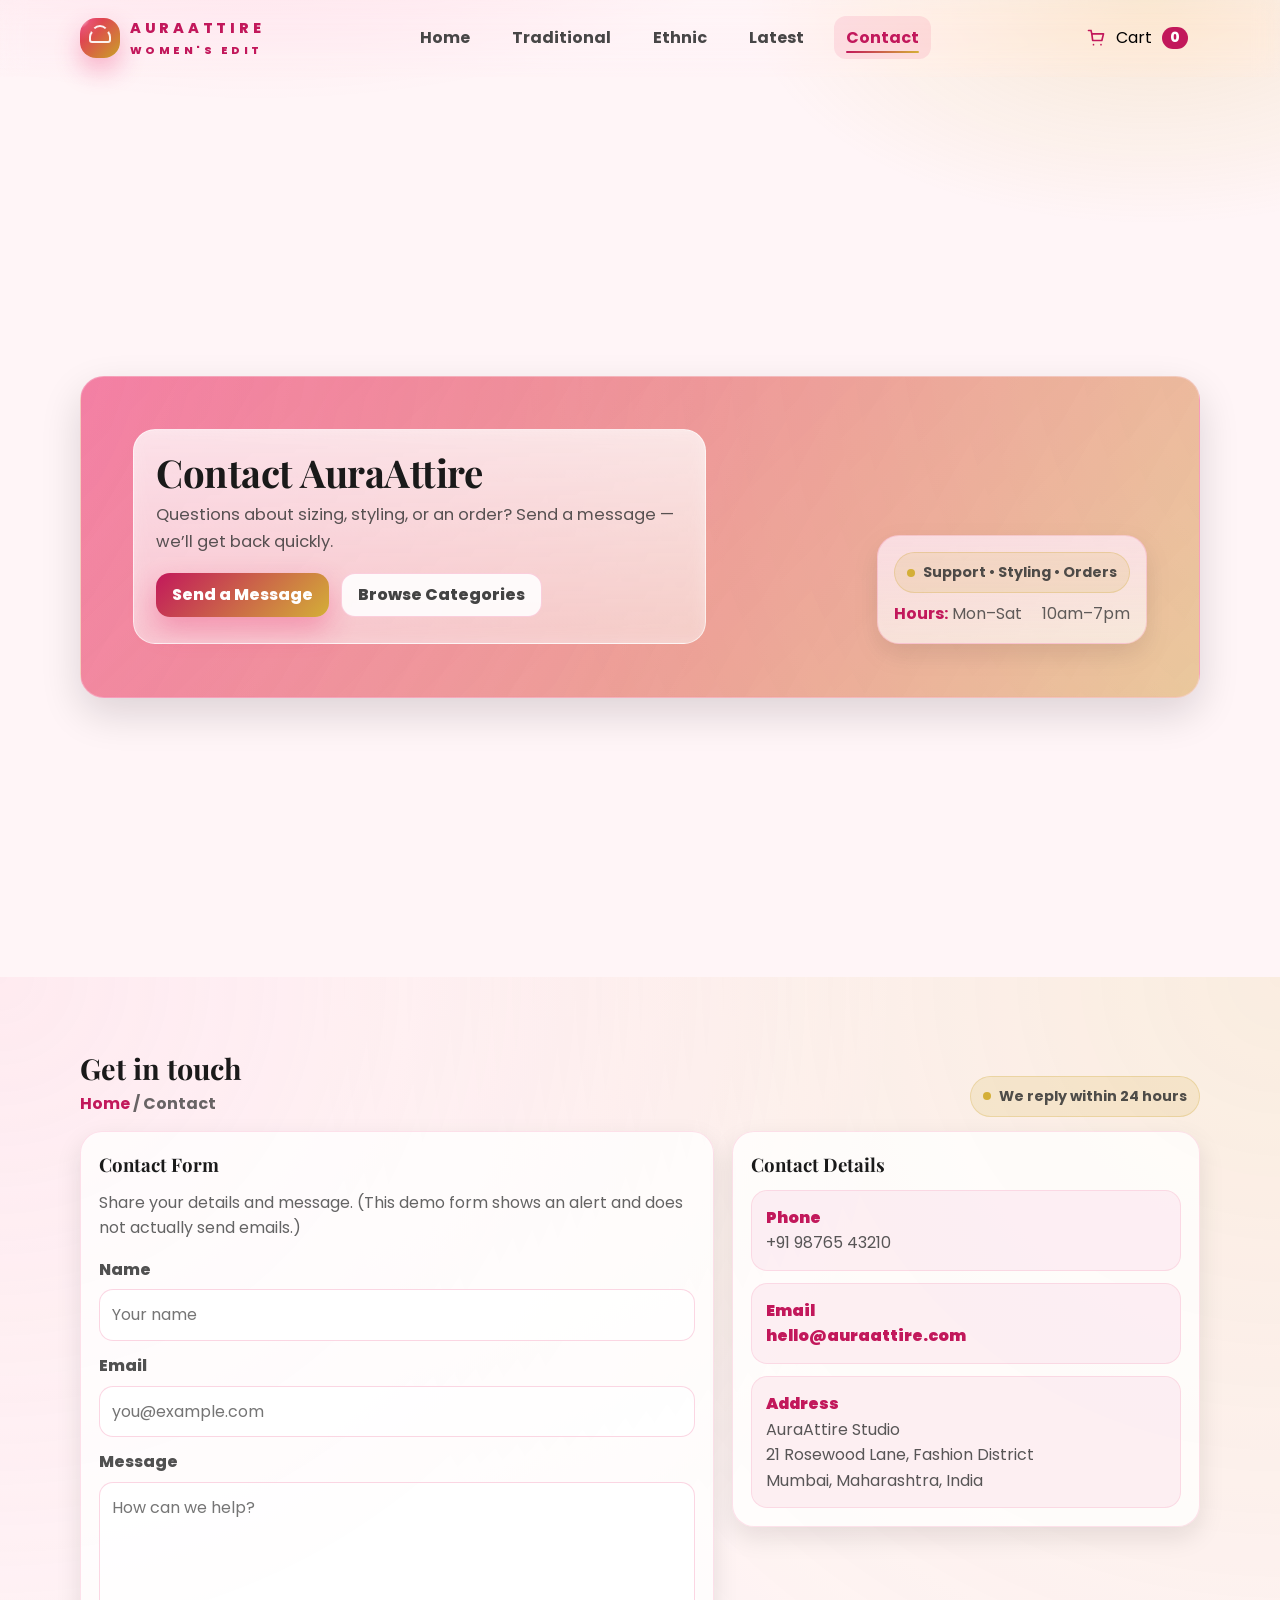
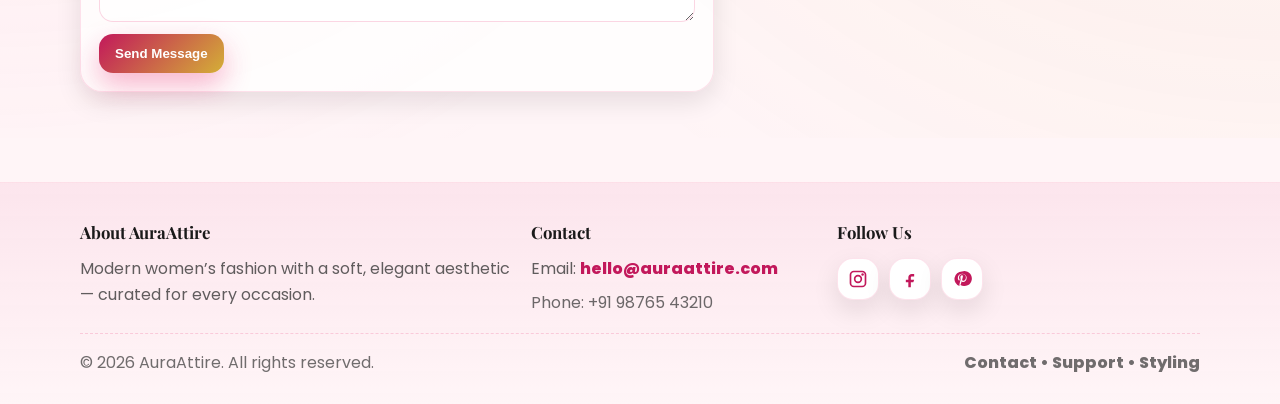
==== contact.html @ 2ecc5da8 "Initial commit" ====
<!doctype html>
<html lang="en">
  <head>
    <meta charset="UTF-8" />
    <meta name="viewport" content="width=device-width, initial-scale=1.0" />
    <title>AuraAttire | Contact</title>
    <link rel="preconnect" href="https://fonts.googleapis.com" />
    <link rel="preconnect" href="https://fonts.gstatic.com" crossorigin />
    <link
      href="https://fonts.googleapis.com/css2?family=Playfair+Display:wght@500;600;700;800&family=Poppins:wght@300;400;500;600;700;800&display=swap"
      rel="stylesheet"
    />
    <link rel="stylesheet" href="css/style.css" />
    <script defer src="js/script.js"></script>
  </head>
  <body>
    <a class="skip-link" href="#main">Skip to content</a>

    <header class="site-header">
      <div class="container nav" role="navigation" aria-label="Primary">
        <a class="logo" href="index.html" aria-label="AuraAttire home">
          <span class="logo-badge" aria-hidden="true"></span>
          <span class="logo-text-main">
            <span class="logo-wordmark">AuraAttire</span>
            <span class="logo-tagline">WOMEN'S EDIT</span>
          </span>
        </a>

        <button class="nav-toggle" type="button" aria-label="Open menu" aria-expanded="false">
          <span class="burger" aria-hidden="true">
            <span></span><span></span><span></span>
          </span>
        </button>

        <ul class="nav-links">
          <li><a href="index.html">Home</a></li>
          <li><a href="traditional.html">Traditional</a></li>
          <li><a href="ethnic.html">Ethnic</a></li>
          <li><a href="latest.html">Latest</a></li>
          <li><a class="active" href="contact.html">Contact</a></li>
        </ul>

        <div class="nav-right">
          <button class="cart cart-trigger" type="button" aria-label="Open cart">
            <svg class="cart-icon" viewBox="0 0 24 24" fill="none" aria-hidden="true">
              <path d="M7 7h14l-2 8H8L7 7Z" stroke="currentColor" stroke-width="2" stroke-linejoin="round" />
              <path d="M7 7 6 3H3" stroke="currentColor" stroke-width="2" stroke-linecap="round" />
              <path d="M9 21a1 1 0 1 0 0-2 1 1 0 0 0 0 2Z" fill="currentColor" />
              <path d="M18 21a1 1 0 1 0 0-2 1 1 0 0 0 0 2Z" fill="currentColor" />
            </svg>
            <span>Cart</span>
            <span id="cart-count" class="cart-count" aria-label="Items in cart">0</span>
          </button>
        </div>
      </div>
    </header>

    <main id="main">
      <div class="cart-overlay" aria-hidden="true">
        <aside class="cart-panel" aria-label="Shopping cart" aria-hidden="true">
          <header>
            <div>
              <h2>Your Cart</h2>
              <p class="cart-tagline">Review your AuraAttire favourites.</p>
            </div>
            <button class="cart-close" type="button" data-close-cart aria-label="Close cart">×</button>
          </header>
          <div class="cart-body">
            <p class="cart-empty">Your cart is empty. Add a few dresses you love.</p>
            <ul class="cart-items"></ul>
          </div>
          <div class="cart-summary">
            <div class="cart-summary-row">
              <span>Total</span>
              <strong class="cart-subtotal-amount">₹0</strong>
            </div>
            <div class="cart-actions">
              <button class="btn btn-outline" type="button" data-clear-cart>Clear</button>
              <button class="btn btn-primary" type="button" data-checkout>Proceed to Checkout</button>
            </div>
          </div>
        </aside>
      </div>
      <section class="hero">
        <div
          class="container hero-surface"
          style="
            --hero-image: url('https://images.unsplash.com/photo-1520975940101-3d0e38f8a1a2?auto=format&fit=crop&w=1600&q=80');
          "
        >
          <div class="hero-inner" style="min-height: 280px">
            <div class="hero-copy">
              <h1>Contact AuraAttire</h1>
              <p>Questions about sizing, styling, or an order? Send a message — we’ll get back quickly.</p>
              <div class="hero-cta">
                <a class="btn btn-primary btn-wide" href="#contact">Send a Message</a>
                <a class="btn btn-outline btn-wide" href="index.html#categories">Browse Categories</a>
              </div>
            </div>
            <div class="hero-aside" aria-hidden="true">
              <div class="hero-chip">
                <div class="badge"><span class="dot"></span> Support • Styling • Orders</div>
                <div class="line"><span><strong>Hours:</strong> Mon–Sat</span><span>10am–7pm</span></div>
              </div>
            </div>
          </div>
        </div>
      </section>

      <section class="section" id="contact">
        <div class="container">
          <div class="page-title">
            <div>
              <h1>Get in touch</h1>
              <div class="crumb"><a href="index.html">Home</a> / Contact</div>
            </div>
            <span class="badge"><span class="dot"></span> We reply within 24 hours</span>
          </div>

          <div class="contact-wrap" style="margin-top: 14px">
            <div class="panel">
              <h3 style="margin: 0 0 10px">Contact Form</h3>
              <p style="margin: 0 0 16px; color: rgba(51, 51, 51, 0.76)">
                Share your details and message. (This demo form shows an alert and does not actually send emails.)
              </p>

              <form data-contact-form>
                <div class="field">
                  <label for="name">Name</label>
                  <input id="name" name="name" type="text" placeholder="Your name" autocomplete="name" required />
                </div>
                <div class="field">
                  <label for="email">Email</label>
                  <input id="email" name="email" type="email" placeholder="you@example.com" autocomplete="email" required />
                </div>
                <div class="field">
                  <label for="message">Message</label>
                  <textarea id="message" name="message" placeholder="How can we help?" required></textarea>
                </div>
                <button class="btn btn-primary btn-wide" type="submit">Send Message</button>
              </form>
            </div>

            <aside class="panel" aria-label="Contact information">
              <h3 style="margin: 0 0 10px">Contact Details</h3>
              <div class="info-list">
                <div class="info-item">
                  <div class="k">Phone</div>
                  <div class="v">+91 98765 43210</div>
                </div>
                <div class="info-item">
                  <div class="k">Email</div>
                  <div class="v">
                    <a href="mailto:hello@auraattire.com" style="color: var(--primary); font-weight: 850">hello@auraattire.com</a>
                  </div>
                </div>
                <div class="info-item">
                  <div class="k">Address</div>
                  <div class="v">
                    AuraAttire Studio<br />
                    21 Rosewood Lane, Fashion District<br />
                    Mumbai, Maharashtra, India
                  </div>
                </div>
              </div>
            </aside>
          </div>
        </div>
      </section>

      <footer class="footer">
        <div class="container">
          <div class="footer-grid">
            <div>
              <h3>About AuraAttire</h3>
              <p>Modern women’s fashion with a soft, elegant aesthetic — curated for every occasion.</p>
            </div>
            <div>
              <h3>Contact</h3>
              <p>
                Email:
                <a href="mailto:hello@auraattire.com" style="color: var(--primary); font-weight: 800">hello@auraattire.com</a>
              </p>
              <p style="margin-top: 8px; color: rgba(51, 51, 51, 0.72)">Phone: +91 98765 43210</p>
            </div>
            <div>
              <h3>Follow Us</h3>
              <div class="social" aria-label="Social links">
                <a href="#" aria-label="Instagram">
                  <svg viewBox="0 0 24 24" fill="none" aria-hidden="true">
                    <path
                      d="M7 3h10a4 4 0 0 1 4 4v10a4 4 0 0 1-4 4H7a4 4 0 0 1-4-4V7a4 4 0 0 1 4-4Z"
                      stroke="currentColor"
                      stroke-width="2"
                    />
                    <path
                      d="M12 16a4 4 0 1 0 0-8 4 4 0 0 0 0 8Z"
                      stroke="currentColor"
                      stroke-width="2"
                    />
                    <path d="M17.5 6.5h.01" stroke="currentColor" stroke-width="3" stroke-linecap="round" />
                  </svg>
                </a>
                <a href="#" aria-label="Facebook">
                  <svg viewBox="0 0 24 24" fill="none" aria-hidden="true">
                    <path
                      d="M14 9h3V6h-3c-2.2 0-4 1.8-4 4v3H7v3h3v6h3v-6h3l1-3h-4v-3c0-.6.4-1 1-1Z"
                      fill="currentColor"
                    />
                  </svg>
                </a>
                <a href="#" aria-label="Pinterest">
                  <svg viewBox="0 0 24 24" fill="none" aria-hidden="true">
                    <path
                      d="M12 3a9 9 0 0 0-3 17.5c-.1-.8-.1-2 .1-2.9l1.3-5.4S10.1 11 10.1 10c0-1.4.8-2.4 1.8-2.4.8 0 1.2.6 1.2 1.4 0 .9-.5 2.2-.8 3.4-.2 1 .4 1.8 1.4 1.8 1.7 0 3-1.8 3-4.3 0-2.2-1.6-3.8-4-3.8-2.7 0-4.3 2-4.3 4.1 0 .8.3 1.7.7 2.2.1.1.1.2.1.3l-.3 1.1c0 .2-.2.2-.3.1-1-.5-1.6-2-1.6-3.2 0-2.6 1.9-5 5.5-5 2.9 0 5.1 2.1 5.1 4.8 0 2.9-1.8 5.2-4.3 5.2-.8 0-1.6-.4-1.8-.9l-.5 2c-.2.8-.6 1.8-.9 2.4A9 9 0 1 0 12 3Z"
                      fill="currentColor"
                    />
                  </svg>
                </a>
              </div>
            </div>
          </div>

          <div class="footnote">
            <span>© <span id="year">2026</span> AuraAttire. All rights reserved.</span>
            <span style="font-weight: 750">Contact • Support • Styling</span>
          </div>
        </div>
      </footer>
    </main>

    <script>
      document.getElementById("year").textContent = String(new Date().getFullYear());
    </script>
  </body>
</html>
---- css/style.css ----
:root{
  --primary:#C2185B;
  --primary-deep:#8C1341;
  --secondary:#F8BBD0;
  --accent:#D4AF37;
  --accent-soft:rgba(201,162,39,.18);
  --text:#1A1A1A;
  --bg:#FFF5F7;
  --card:#ffffff;
  --muted:#6b6b6b;
  --shadow:0 16px 40px rgba(15, 5, 20, .14);
  --shadow-soft:0 10px 26px rgba(15, 5, 20, .10);
  --radius:22px;
  --radius-sm:16px;
  --max:1120px;
  --hero-parallax:0px;
}

*{box-sizing:border-box}
html{
  scroll-behavior:smooth;
}
html,body{
  min-height:100%;
}
body{
  margin:0;
  font-family:"Poppins", system-ui, -apple-system, BlinkMacSystemFont, "Segoe UI", sans-serif;
  color:var(--text);
  background:
    radial-gradient(1100px 550px at 20% -10%, rgba(233,30,99,.14), transparent 55%),
    radial-gradient(900px 500px at 90% 0%, rgba(201,162,39,.16), transparent 45%),
    var(--bg);
  line-height:1.6;
  -webkit-font-smoothing:antialiased;
  transition:background .6s ease, color .3s ease;
}

html:not(.page-ready) body{
  opacity:0;
  transform:translateY(8px);
}
html.page-ready body{
  opacity:1;
  transform:translateY(0);
  transition:opacity .55s ease, transform .55s ease;
}

h1,h2,h3{
  font-family:"Playfair Display", "Times New Roman", serif;
}

img{max-width:100%; display:block}
a{color:inherit; text-decoration:none}

.container{
  width:min(var(--max), calc(100% - 40px));
  margin-inline:auto;
}

.skip-link{
  position:absolute;
  left:-999px;
  top:0;
  padding:10px 12px;
  background:var(--card);
  border-radius:10px;
  box-shadow:var(--shadow-soft);
  z-index:1000;
}
.skip-link:focus{left:16px; top:16px}

/* Header / Nav */
.site-header{
  position:sticky;
  top:0;
  z-index:50;
  backdrop-filter:saturate(140%) blur(12px);
  -webkit-backdrop-filter:saturate(140%) blur(12px);
  background:linear-gradient(180deg, rgba(255,245,247,.02), rgba(255,245,247,.08));
  border-bottom:1px solid transparent;
  transition:background .28s ease, box-shadow .28s ease, border-color .28s ease, transform .18s ease;
}
html.is-scrolled .site-header{
  background:rgba(255,245,247,.94);
  border-color:rgba(233,30,99,.10);
  box-shadow:0 10px 30px rgba(15,5,20,.10);
}
.nav{
  height:76px;
  display:flex;
  align-items:center;
  justify-content:space-between;
  gap:16px;
}
.logo{
  font-weight:800;
  letter-spacing:.22em;
  font-size:1.32rem;
  display:flex;
  align-items:center;
  gap:10px;
  text-transform:uppercase;
}
.logo span{color:var(--primary)}
.logo-badge{
  position:relative;
  width:40px; height:40px;
  border-radius:16px;
  background:radial-gradient(circle at 0 0, #fff 0, rgba(255,255,255,.15) 18%, transparent 40%),
             linear-gradient(135deg, rgba(233,30,99,1), rgba(201,162,39,1));
  box-shadow:0 12px 26px rgba(233,30,99,.32);
  flex-shrink:0;
}
.logo-badge::before,
.logo-badge::after{
  content:"";
  position:absolute;
  left:50%;
  transform:translateX(-50%);
}
.logo-badge::before{
  top:11px;
  width:18px;
  height:10px;
  border-radius:8px 8px 3px 3px;
  border:2px solid rgba(255,255,255,.92);
  border-top-color:transparent;
}
.logo-badge::after{
  top:7px;
  width:14px;
  height:8px;
  border-radius:10px 10px 0 0;
  border-top:2px solid rgba(255,255,255,.92);
  border-left:2px solid transparent;
  border-right:2px solid transparent;
}
.logo-text-main{
  display:flex;
  flex-direction:column;
  gap:2px;
}
.logo-wordmark{
  letter-spacing:.26em;
  font-size:.9rem;
}
.logo-tagline{
  font-size:.68rem;
  letter-spacing:.32em;
  text-transform:uppercase;
  color:rgba(51,51,51,.7);
}

.nav-links{
  list-style:none;
  display:flex;
  align-items:center;
  gap:18px;
  margin:0;
  padding:0;
}
.nav-links a{
  position:relative;
  font-weight:650;
  color:rgba(51,51,51,.9);
  padding:10px 12px;
  border-radius:12px;
  transition:transform .2s ease, background .2s ease, color .2s ease;
}
.nav-links a::after{
  content:"";
  position:absolute;
  left:12px;
  right:12px;
  bottom:6px;
  height:2px;
  border-radius:999px;
  background:linear-gradient(90deg, var(--primary), var(--accent));
  transform-origin:left;
  transform:scaleX(0);
  opacity:0;
  transition:transform .22s ease, opacity .22s ease;
}
.nav-links a:hover{
  background:rgba(233,30,99,.04);
  color:var(--primary);
  transform:translateY(-1px);
}
.nav-links a.active{
  background:rgba(233,30,99,.10);
  color:var(--primary);
}
.nav-links a:hover::after,
.nav-links a.active::after{
  transform:scaleX(1);
  opacity:1;
}

.nav-right{
  display:flex;
  align-items:center;
  gap:10px;
}
.cart{
  display:flex;
  align-items:center;
  gap:10px;
  padding:10px 12px;
  border-radius:14px;
  background:rgba(252,228,236,.70);
  border:1px solid rgba(233,30,99,.10);
}
.cart-trigger{
  cursor:pointer;
  border:none;
  background:transparent;
  font:inherit;
}
.cart-trigger:hover{
  box-shadow:0 10px 24px rgba(233,30,99,.25);
  transform:translateY(-1px);
}
.cart-icon{
  width:20px; height:20px;
  color:var(--primary);
}
.cart-count{
  min-width:26px;
  height:22px;
  padding:0 8px;
  display:inline-flex;
  align-items:center;
  justify-content:center;
  border-radius:999px;
  background:var(--primary);
  color:white;
  font-weight:800;
  font-size:.85rem;
  transition:transform .18s ease;
}
.cart-count.bump{transform:scale(1.12)}

.nav-toggle{
  display:none;
  width:44px; height:44px;
  border-radius:14px;
  border:1px solid rgba(233,30,99,.12);
  background:rgba(255,255,255,.65);
  cursor:pointer;
  align-items:center;
  justify-content:center;
  transition:transform .2s ease, background .2s ease;
}
.nav-toggle:hover{transform:translateY(-1px); background:white}
.burger{
  width:18px; height:14px;
  position:relative;
}
.burger span{
  position:absolute;
  left:0; right:0;
  height:2px;
  background:rgba(51,51,51,.85);
  border-radius:999px;
  transition:transform .2s ease, top .2s ease, opacity .2s ease, width .2s ease;
}
.burger span:nth-child(1){top:0}
.burger span:nth-child(2){top:6px}
.burger span:nth-child(3){top:12px}

body.nav-open .burger span:nth-child(1){top:6px; transform:rotate(45deg)}
body.nav-open .burger span:nth-child(2){opacity:0}
body.nav-open .burger span:nth-child(3){top:6px; transform:rotate(-45deg)}

/* Hero */
.hero{
  position:relative;
  padding:80px 0 60px;
  min-height:100vh;
  display:flex;
  align-items:center;
}
.hero-surface{
  position:relative;
  border-radius:24px;
  overflow:hidden;
  box-shadow:var(--shadow);
  border:1px solid rgba(233,30,99,.10);
  background:
    linear-gradient(120deg, rgba(233,30,99,.35), rgba(201,162,39,.22)),
    var(--hero-image, none);
  background-size:cover;
  background-position:center calc(50% + var(--hero-parallax));
}
.hero-surface::before{
  content:"";
  position:absolute;
  inset:-30%;
  background:
    radial-gradient(circle at 0 0, rgba(255,255,255,.32), transparent 55%),
    radial-gradient(circle at 100% 0, rgba(255,255,255,.16), transparent 55%),
    linear-gradient(135deg, rgba(233,30,99,.58), rgba(201,162,39,.36));
  mix-blend-mode:soft-light;
  opacity:.8;
  pointer-events:none;
  animation:heroGradient 16s ease-in-out infinite alternate;
}
.hero-inner{
  display:grid;
  grid-template-columns: 1.15fr .85fr;
  gap:18px;
  padding:52px;
  min-height:420px;
  align-items:end;
  position:relative;
  z-index:1;
}
.hero-copy{
  padding:22px 22px 26px;
  border-radius:22px;
  background:linear-gradient(180deg, rgba(255,255,255,.82), rgba(255,255,255,.62));
  border:1px solid rgba(255,255,255,.6);
  backdrop-filter: blur(8px);
  -webkit-backdrop-filter: blur(8px);
}
.hero h1{
  margin:0 0 10px;
  font-size:clamp(2.2rem, 3vw, 3.2rem);
  line-height:1.05;
  letter-spacing:-.5px;
}
.hero p{
  margin:0 0 18px;
  color:rgba(51,51,51,.82);
  font-size:1.03rem;
}
.hero-cta{
  display:flex;
  gap:12px;
  flex-wrap:wrap;
}

.hero-aside{
  align-self:stretch;
  display:flex;
  align-items:flex-end;
  justify-content:flex-end;
}
.hero-chip{
  max-width:320px;
  margin-left:auto;
  padding:16px 16px;
  border-radius:22px;
  background:linear-gradient(180deg, rgba(252,228,236,.86), rgba(255,255,255,.62));
  border:1px solid rgba(233,30,99,.14);
  box-shadow:var(--shadow-soft);
}
.hero-chip strong{color:var(--primary)}
.hero-chip .line{
  display:flex;
  align-items:center;
  justify-content:space-between;
  gap:12px;
  margin-top:8px;
  color:rgba(51,51,51,.78);
}
.badge{
  display:inline-flex;
  align-items:center;
  gap:8px;
  padding:8px 12px;
  border-radius:999px;
  background:rgba(201,162,39,.14);
  border:1px solid rgba(201,162,39,.25);
  font-weight:700;
  color:rgba(51,51,51,.86);
  font-size:.9rem;
}
.dot{
  width:8px; height:8px;
  border-radius:999px;
  background:var(--accent);
}

/* Sections */
.section{
  padding:46px 0;
  position:relative;
  isolation:isolate;
}
.section::before{
  content:"";
  position:absolute;
  inset:0;
  background:
    radial-gradient(circle at 0 0, rgba(252,187,208,.26), transparent 60%),
    radial-gradient(circle at 100% 0, rgba(212,175,55,.18), transparent 65%);
  opacity:.65;
  mix-blend-mode:soft-light;
  z-index:-1;
  animation:sectionGlow 24s ease-in-out infinite alternate;
}
.section-head{
  display:flex;
  align-items:flex-end;
  justify-content:space-between;
  gap:18px;
  margin-bottom:18px;
}
.section-head h2{
  margin:0;
  font-size:1.6rem;
  letter-spacing:-.3px;
}
.section-head p{
  margin:0;
  color:rgba(51,51,51,.76);
  max-width:54ch;
}

/* Cards / Grids */
.grid{
  display:grid;
  gap:18px;
}
.grid.cols-3{grid-template-columns:repeat(3, 1fr)}
.grid.products{grid-template-columns:repeat(3, 1fr)}

.card{
  background:linear-gradient(135deg, rgba(255,255,255,.86), rgba(255,255,255,.72));
  border-radius:var(--radius);
  box-shadow:var(--shadow-soft);
  border:1px solid rgba(233,30,99,.10);
  overflow:hidden;
  transition:transform .22s ease, box-shadow .22s ease, border-color .22s ease, background .22s ease;
  backdrop-filter:blur(20px);
}
.card:hover{
  transform:translateY(-6px);
  box-shadow:0 16px 40px rgba(20, 10, 20, .14);
  border-color:rgba(233,30,99,.18);
}

.category-card .thumb{
  height:210px;
  position:relative;
  overflow:hidden;
}
.category-card img{
  width:100%;
  height:100%;
  object-fit:cover;
  transform:scale(1.03);
  transition:transform .35s ease;
  filter:saturate(1.05);
}
.category-card::after{
  content:"";
  position:absolute;
  inset:0;
  background:linear-gradient(180deg, transparent 20%, rgba(10,0,10,.65));
  opacity:.9;
  transition:opacity .35s ease;
  pointer-events:none;
}
.category-card .content{
  position:absolute;
  inset:auto 18px 18px;
  display:flex;
  align-items:center;
  justify-content:space-between;
  gap:12px;
  color:#fff;
}
.category-card h3{
  margin:0;
  font-size:1.08rem;
  letter-spacing:.06em;
  text-transform:uppercase;
}
.arrow{
  width:42px; height:42px;
  border-radius:16px;
  display:grid;
  place-items:center;
  background:rgba(233,30,99,.10);
  color:var(--primary);
  transition:transform .2s ease, background .2s ease;
}
.category-card:hover .arrow{transform:translateX(2px); background:rgba(233,30,99,.14)}

.product-card .thumb{
  height:210px;
  overflow:hidden;
  position:relative;
  background:rgba(252,228,236,.55);
}
.product-card img{
  width:100%;
  height:100%;
  object-fit:cover;
  transition:transform .35s ease;
}
.product-card:hover img{transform:scale(1.08)}
.product-card .content{
  padding:16px;
}
.product-card h3{
  margin:0 0 6px;
  font-size:1.05rem;
  letter-spacing:-.2px;
}
.price{
  display:flex;
  align-items:center;
  gap:10px;
  margin:0 0 14px;
  color:rgba(51,51,51,.80);
  font-weight:700;
}
.price span{
  font-size:1.05rem;
  color:var(--primary);
}
.actions{
  display:flex;
  gap:10px;
}

/* Buttons */
.btn{
  border:none;
  border-radius:14px;
  padding:11px 14px;
  font-weight:800;
  cursor:pointer;
  transition:transform .18s ease, box-shadow .18s ease, background .18s ease, color .18s ease, border-color .18s ease;
  display:inline-flex;
  align-items:center;
  justify-content:center;
  gap:10px;
  line-height:1;
  user-select:none;
  position:relative;
  overflow:hidden;
}
.btn::after{
  content:"";
  position:absolute;
  inset:0;
  background:radial-gradient(circle at center, rgba(255,255,255,.35), transparent 55%);
  opacity:0;
  transform:scale(0.8);
  transition:opacity .25s ease, transform .25s ease;
}
.btn:active{transform:translateY(1px)}
.btn-primary{
  background:linear-gradient(135deg, var(--primary), var(--accent));
  color:white;
  box-shadow:0 12px 28px rgba(233,30,99,.32);
}
.btn-primary:hover{
  box-shadow:0 16px 36px rgba(233,30,99,.4);
  background:linear-gradient(135deg, var(--primary-deep), var(--accent));
}
.btn-primary:hover::after,
.btn-outline:hover::after{
  opacity:1;
  transform:scale(1);
}
.btn-outline{
  background:rgba(255,255,255,.9);
  color:rgba(51,51,51,.92);
  border:1px solid rgba(233,30,99,.20);
}
.btn-outline:hover{
  background:rgba(233,30,99,.06);
  border-color:rgba(233,30,99,.30);
  color:var(--primary);
}
.btn-wide{padding:13px 16px}

/* Page heading */
.page-title{
  display:flex;
  align-items:flex-end;
  justify-content:space-between;
  gap:16px;
  margin:22px 0 6px;
}
.page-title h1{margin:0; font-size:1.8rem}
.crumb{
  color:rgba(51,51,51,.74);
  font-weight:650;
}
.crumb a{color:var(--primary)}

/* Contact */
.contact-wrap{
  display:grid;
  grid-template-columns: 1.15fr .85fr;
  gap:18px;
  align-items:start;
}
.panel{
  background:rgba(255,255,255,.75);
  border:1px solid rgba(233,30,99,.12);
  border-radius:var(--radius);
  box-shadow:var(--shadow-soft);
  padding:18px;
}
form .field{
  display:flex;
  flex-direction:column;
  gap:7px;
  margin-bottom:12px;
}
label{font-weight:750; color:rgba(51,51,51,.86)}
input, textarea{
  width:100%;
  padding:12px 12px;
  border-radius:14px;
  border:1px solid rgba(233,30,99,.18);
  background:rgba(255,255,255,.86);
  outline:none;
  font:inherit;
}
textarea{min-height:140px; resize:vertical}
input:focus, textarea:focus{border-color:rgba(233,30,99,.40); box-shadow:0 0 0 4px rgba(233,30,99,.10)}

.info-list{
  display:grid;
  gap:12px;
}
.info-item{
  padding:14px;
  border-radius:16px;
  background:rgba(252,228,236,.55);
  border:1px solid rgba(233,30,99,.10);
}
.info-item .k{font-weight:850; color:var(--primary)}
.info-item .v{color:rgba(51,51,51,.82)}

/* Footer */
.footer{
  margin-top:44px;
  padding:36px 0 28px;
  background:linear-gradient(180deg, rgba(252,228,236,.96), rgba(255,245,247,1));
  border-top:1px solid rgba(233,30,99,.10);
}
.footer-grid{
  display:grid;
  grid-template-columns: 1.2fr .8fr 1fr;
  gap:16px;
}
.footer h3{
  margin:0 0 10px;
  font-size:1.05rem;
}
.footer p{margin:0; color:rgba(51,51,51,.78)}
.social{
  display:flex;
  gap:10px;
  margin-top:12px;
}
.social a{
  width:42px; height:42px;
  border-radius:16px;
  display:grid;
  place-items:center;
  background:white;
  border:1px solid rgba(233,30,99,.12);
  box-shadow:var(--shadow-soft);
  transition:transform .18s ease, background .18s ease;
}
.social a:hover{transform:translateY(-2px); background:rgba(233,30,99,.07)}
.social svg{width:20px; height:20px; color:var(--primary)}
.footnote{
  margin-top:18px;
  padding-top:16px;
  border-top:1px dashed rgba(233,30,99,.18);
  display:flex;
  justify-content:space-between;
  gap:12px;
  color:rgba(51,51,51,.70);
  flex-wrap:wrap;
}

/* Cart drawer */
.cart-overlay{
  position:fixed;
  inset:0;
  background:rgba(15,5,20,.25);
  backdrop-filter:blur(12px);
  -webkit-backdrop-filter:blur(12px);
  opacity:0;
  pointer-events:none;
  transition:opacity .25s ease;
  z-index:60;
}
.cart-panel{
  position:fixed;
  top:0;
  right:0;
  width:min(360px, 100%);
  height:100%;
  background:linear-gradient(180deg, rgba(255,255,255,.95), rgba(252,228,236,.96));
  box-shadow:-16px 0 40px rgba(15,5,20,.25);
  padding:20px 18px 18px;
  transform:translateX(100%);
  transition:transform .3s ease;
  display:flex;
  flex-direction:column;
  gap:14px;
}
.cart-panel header{
  display:flex;
  justify-content:space-between;
  align-items:center;
  gap:12px;
}
.cart-panel h2{
  margin:0;
  font-size:1.1rem;
}
.cart-tagline{
  margin:0;
  font-size:.8rem;
  color:rgba(51,51,51,.7);
}
.cart-close{
  border:none;
  background:rgba(255,255,255,.9);
  border-radius:999px;
  width:30px;
  height:30px;
  display:grid;
  place-items:center;
  cursor:pointer;
  font-size:1.2rem;
  line-height:1;
}
.cart-body{
  flex:1;
  min-height:0;
  overflow:auto;
  padding-right:4px;
}
.cart-items{
  list-style:none;
  margin:0;
  padding:0;
  display:grid;
  gap:10px;
}
.cart-line{
  display:flex;
  align-items:flex-start;
  justify-content:space-between;
  gap:8px;
  padding:10px 10px;
  border-radius:14px;
  background:rgba(255,255,255,.9);
  border:1px solid rgba(233,30,99,.14);
}
.cart-line .name{
  font-weight:700;
}
.cart-line .meta{
  font-size:.9rem;
  color:rgba(51,51,51,.7);
}
.remove-line{
  border:none;
  background:transparent;
  cursor:pointer;
  font-size:1.1rem;
  line-height:1;
  padding:0 4px;
  color:rgba(51,51,51,.6);
}
.cart-empty{
  padding:10px 2px;
  font-size:.9rem;
  color:rgba(51,51,51,.7);
}
.cart-summary{
  border-top:1px dashed rgba(233,30,99,.25);
  padding-top:10px;
  margin-top:8px;
  display:grid;
  gap:8px;
  font-size:.9rem;
  position:sticky;
  bottom:0;
  background:linear-gradient(180deg, rgba(255,255,255,.96), rgba(252,228,236,.98));
}
.cart-summary-row{
  display:flex;
  justify-content:space-between;
  align-items:center;
}
.cart-summary-row strong{
  font-size:1rem;
}
.cart-actions{
  display:flex;
  gap:8px;
  margin-top:6px;
}
.cart-actions .btn{
  flex:1;
}

body.cart-open .cart-overlay{
  opacity:1;
  pointer-events:auto;
}
body.cart-open .cart-panel{
  transform:translateX(0);
}

body.cart-open{
  overflow:hidden;
}

/* Animations & reveal */
.hero-copy,
.hero-aside{
  opacity:0;
  transform:translateY(18px);
  animation:heroContentIn .8s ease forwards;
}
.hero-aside{animation-delay:.15s}

.reveal-on-scroll{
  opacity:0;
  transform:translateY(26px);
  transition:opacity .6s ease, transform .6s ease;
}
.reveal-on-scroll.in-view{
  opacity:1;
  transform:translateY(0);
}
.grid.products .card.reveal-on-scroll:nth-child(2){transition-delay:.05s}
.grid.products .card.reveal-on-scroll:nth-child(3){transition-delay:.1s}
.grid.products .card.reveal-on-scroll:nth-child(4){transition-delay:.15s}
.grid.products .card.reveal-on-scroll:nth-child(5){transition-delay:.2s}
.grid.products .card.reveal-on-scroll:nth-child(6){transition-delay:.25s}

@keyframes heroGradient{
  0%{
    transform:translate3d(0,0,0) scale(1.05);
    opacity:.85;
  }
  50%{
    transform:translate3d(-3%, -2%, 0) scale(1.08);
    opacity:.95;
  }
  100%{
    transform:translate3d(3%, 2%, 0) scale(1.05);
    opacity:.9;
  }
}

@keyframes heroContentIn{
  from{
    opacity:0;
    transform:translateY(22px) scale(.98);
  }
  to{
    opacity:1;
    transform:translateY(0) scale(1);
  }
}

@keyframes sectionGlow{
  0%{
    transform:translate3d(0,0,0);
  }
  50%{
    transform:translate3d(-4%, 2%, 0);
  }
  100%{
    transform:translate3d(4%, -2%, 0);
  }
}

/* Responsive */
@media (max-width: 960px){
  .hero-inner{grid-template-columns: 1fr; padding:34px; min-height:unset}
  .hero-aside{justify-content:flex-start}
  .grid.products{grid-template-columns:repeat(2, 1fr)}
  .grid.cols-3{grid-template-columns:repeat(2, 1fr)}
  .contact-wrap{grid-template-columns:1fr}
  .footer-grid{grid-template-columns:1fr; gap:18px}
}

@media (max-width: 720px){
  .nav-toggle{display:inline-flex}
  .nav-links{
    position:fixed;
    top:76px;
    left:14px;
    right:14px;
    background:rgba(255,255,255,.92);
    border:1px solid rgba(233,30,99,.12);
    box-shadow:var(--shadow);
    border-radius:22px;
    padding:12px;
    display:none;
    flex-direction:column;
    gap:6px;
  }
  body.nav-open .nav-links{display:flex}
  .nav-links a{width:100%}
  .grid.products{grid-template-columns:1fr}
  .grid.cols-3{grid-template-columns:1fr}
  .hero{padding:42px 0 22px}
}
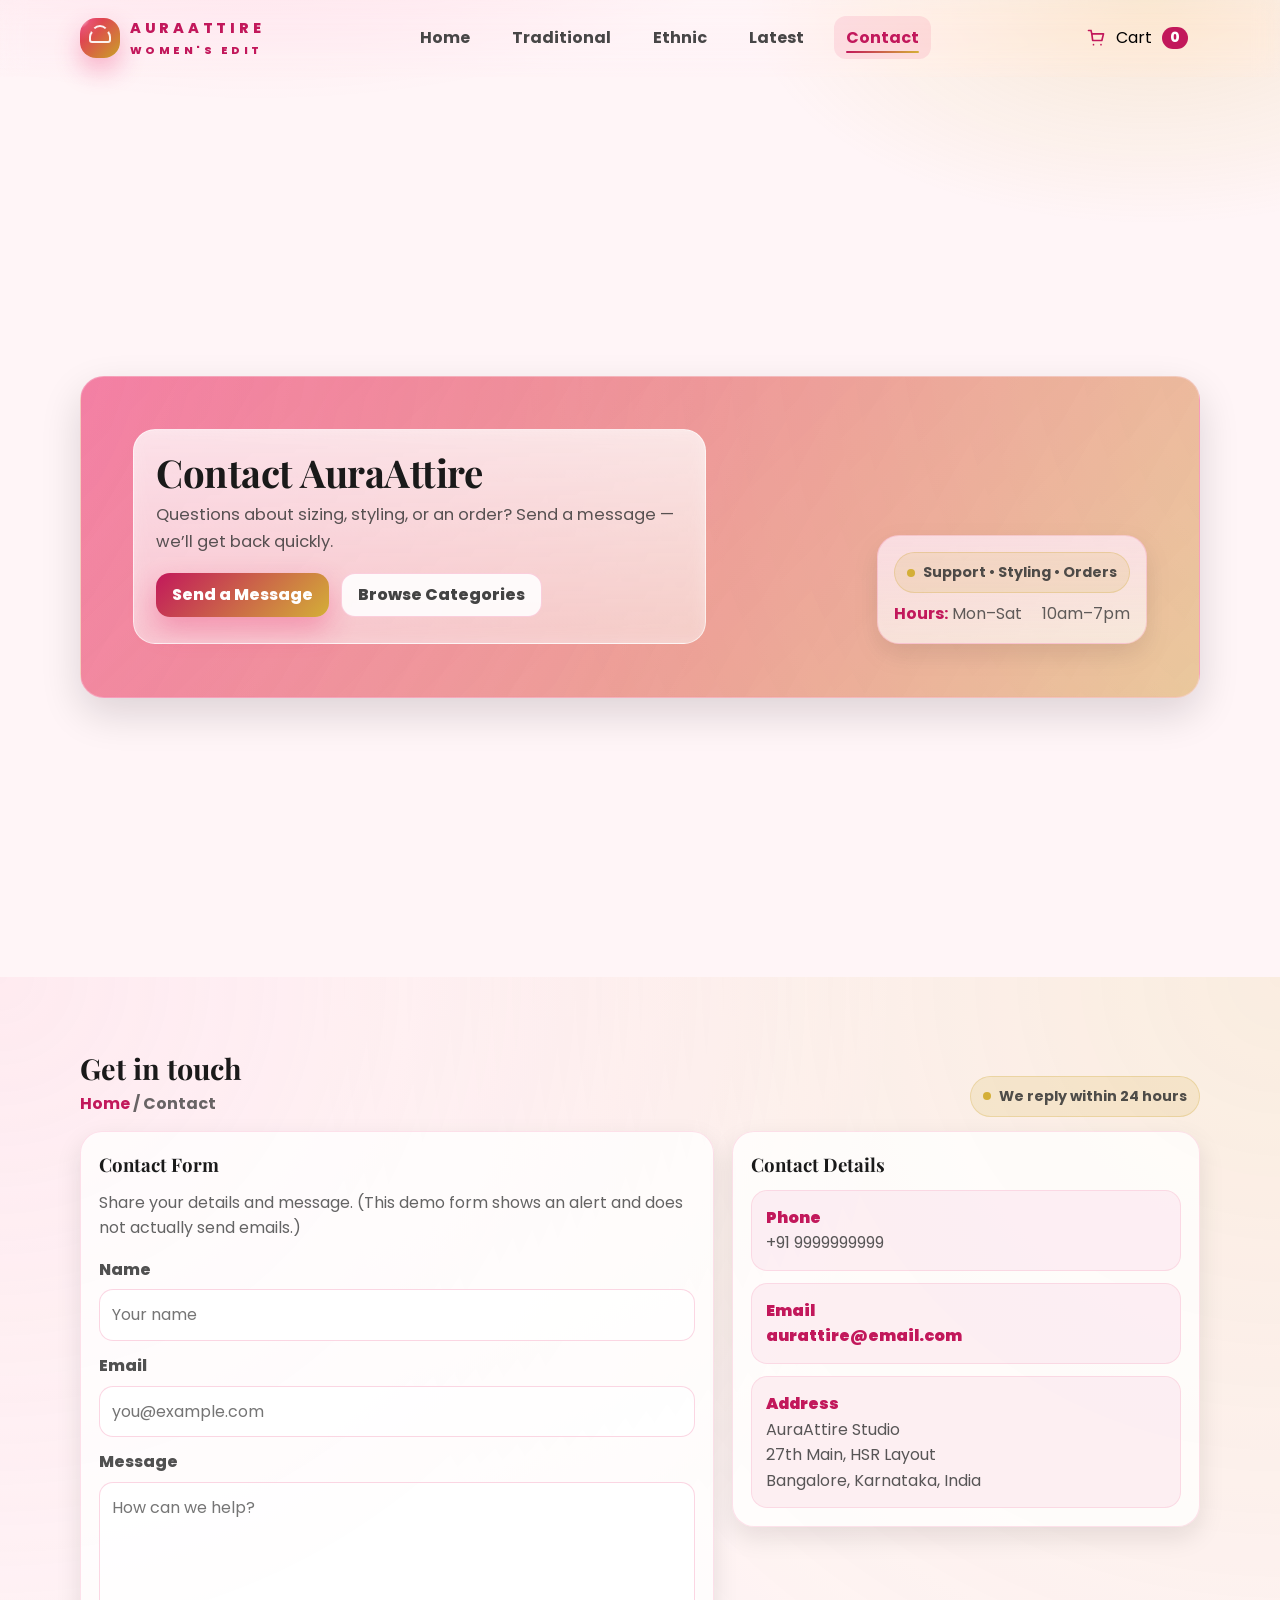
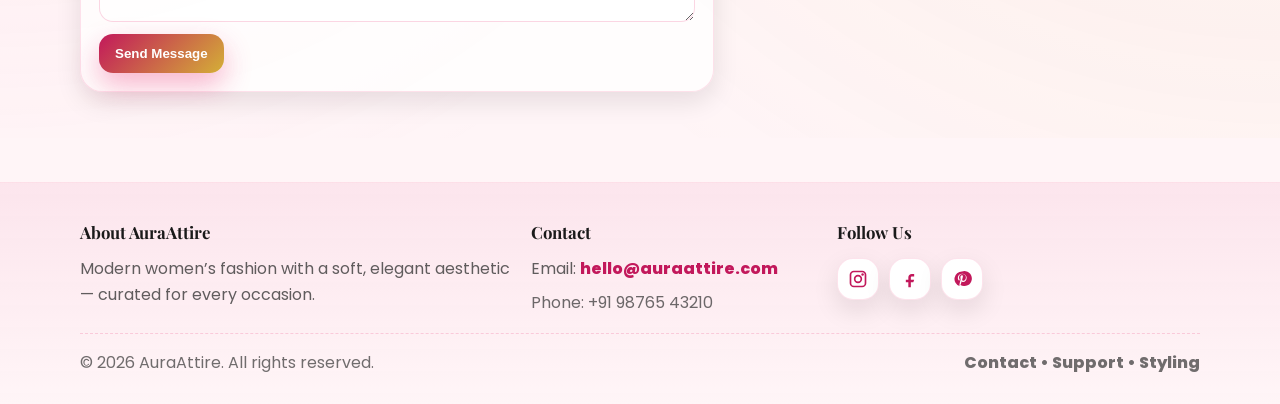
==== commit d3acf536: "Update contact details in contact.html" ====
--- a/contact.html
+++ b/contact.html
@@ -146,20 +146,20 @@
               <div class="info-list">
                 <div class="info-item">
                   <div class="k">Phone</div>
-                  <div class="v">+91 98765 43210</div>
+                  <div class="v">+91 9999999999</div>
                 </div>
                 <div class="info-item">
                   <div class="k">Email</div>
                   <div class="v">
-                    <a href="mailto:hello@auraattire.com" style="color: var(--primary); font-weight: 850">hello@auraattire.com</a>
+                    <a href="mailto:aurattire@email.com" style="color: var(--primary); font-weight: 850">aurattire@email.com</a>
                   </div>
                 </div>
                 <div class="info-item">
                   <div class="k">Address</div>
                   <div class="v">
                     AuraAttire Studio<br />
-                    21 Rosewood Lane, Fashion District<br />
-                    Mumbai, Maharashtra, India
+                    27th Main, HSR Layout<br />
+                    Bangalore, Karnataka, India
                   </div>
                 </div>
               </div>
--- a/css/style.css
+++ b/css/style.css
@@ -443,7 +443,7 @@
 }
 
 .category-card .thumb{
-  height:210px;
+  height:420px;
   position:relative;
   overflow:hidden;
 }
@@ -454,6 +454,7 @@
   transform:scale(1.03);
   transition:transform .35s ease;
   filter:saturate(1.05);
+  object-position:top;
 }
 .category-card::after{
   content:"";
@@ -491,15 +492,15 @@
 .category-card:hover .arrow{transform:translateX(2px); background:rgba(233,30,99,.14)}
 
 .product-card .thumb{
-  height:210px;
+  height:auto;
   overflow:hidden;
   position:relative;
   background:rgba(252,228,236,.55);
 }
 .product-card img{
-  width:100%;
-  height:100%;
-  object-fit:cover;
+ width:100%;
+  height:auto;
+  object-fit:contain;
   transition:transform .35s ease;
 }
 .product-card:hover img{transform:scale(1.08)}
